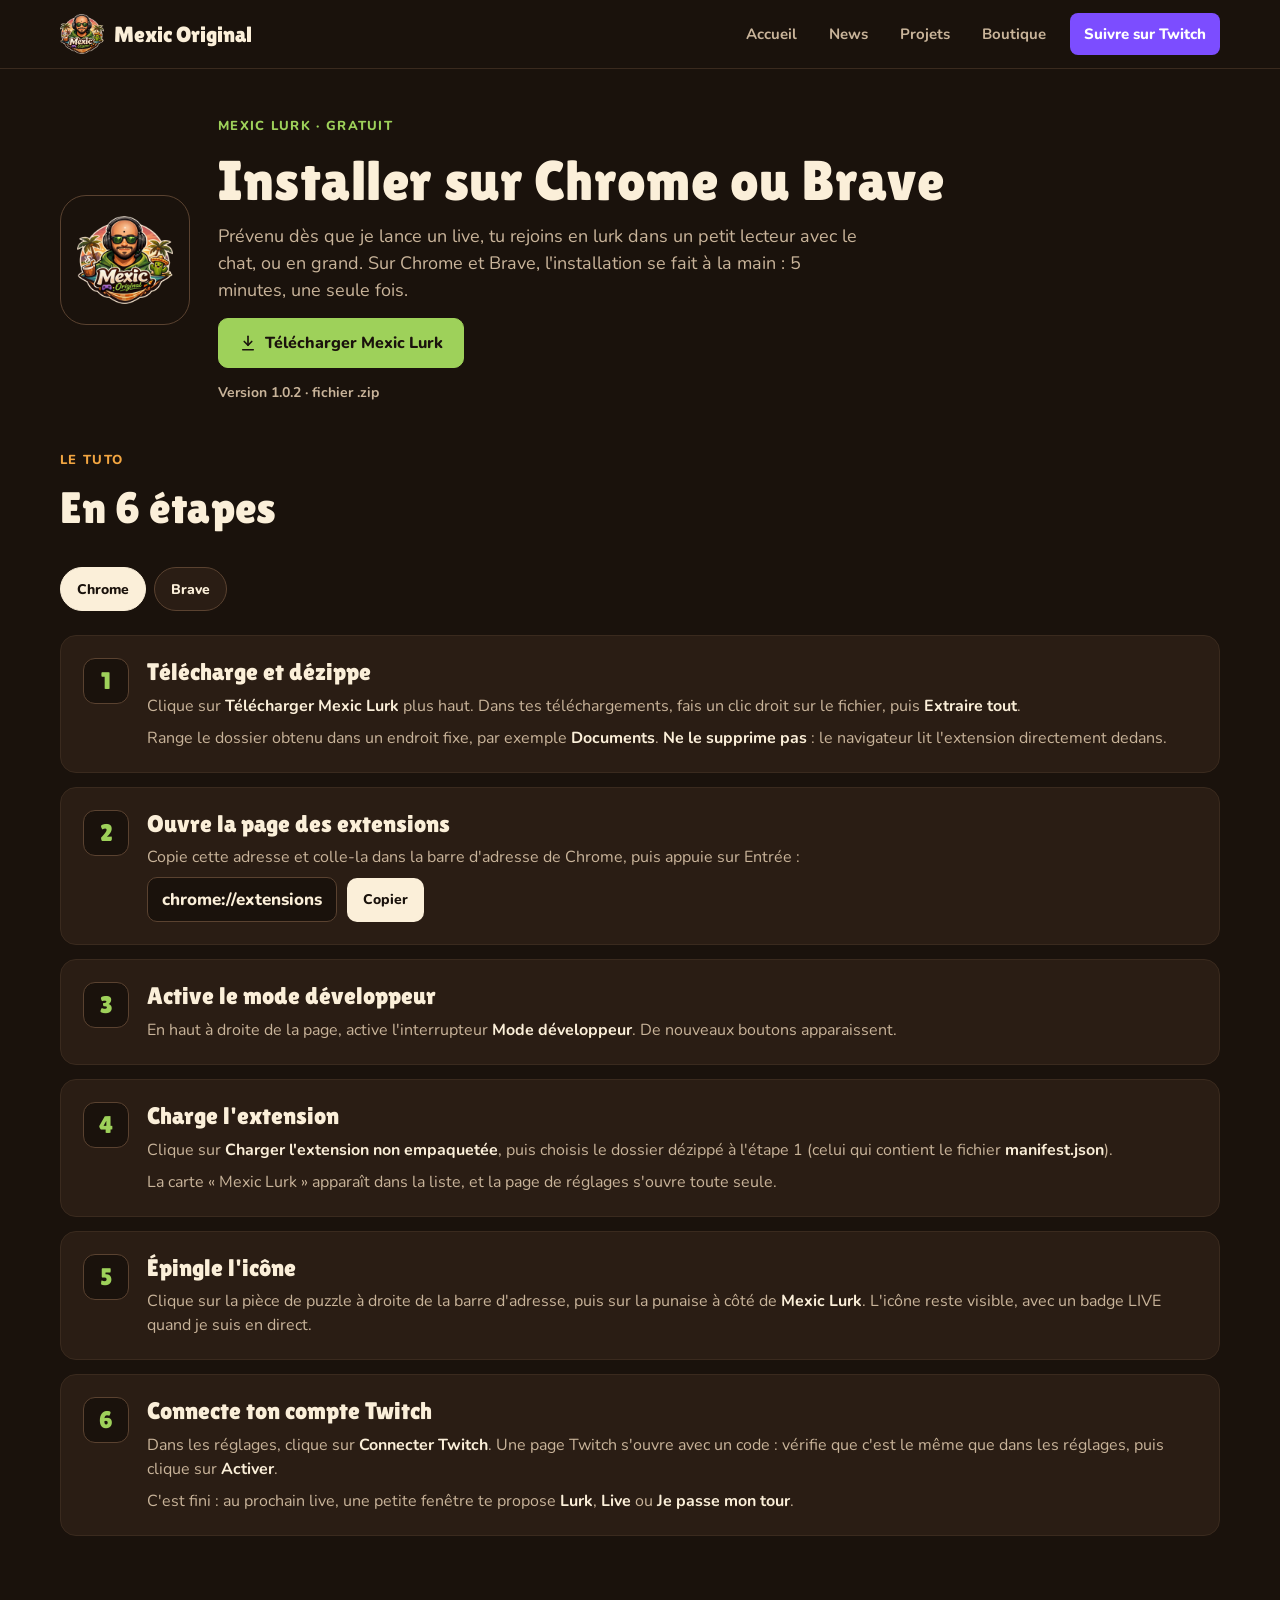
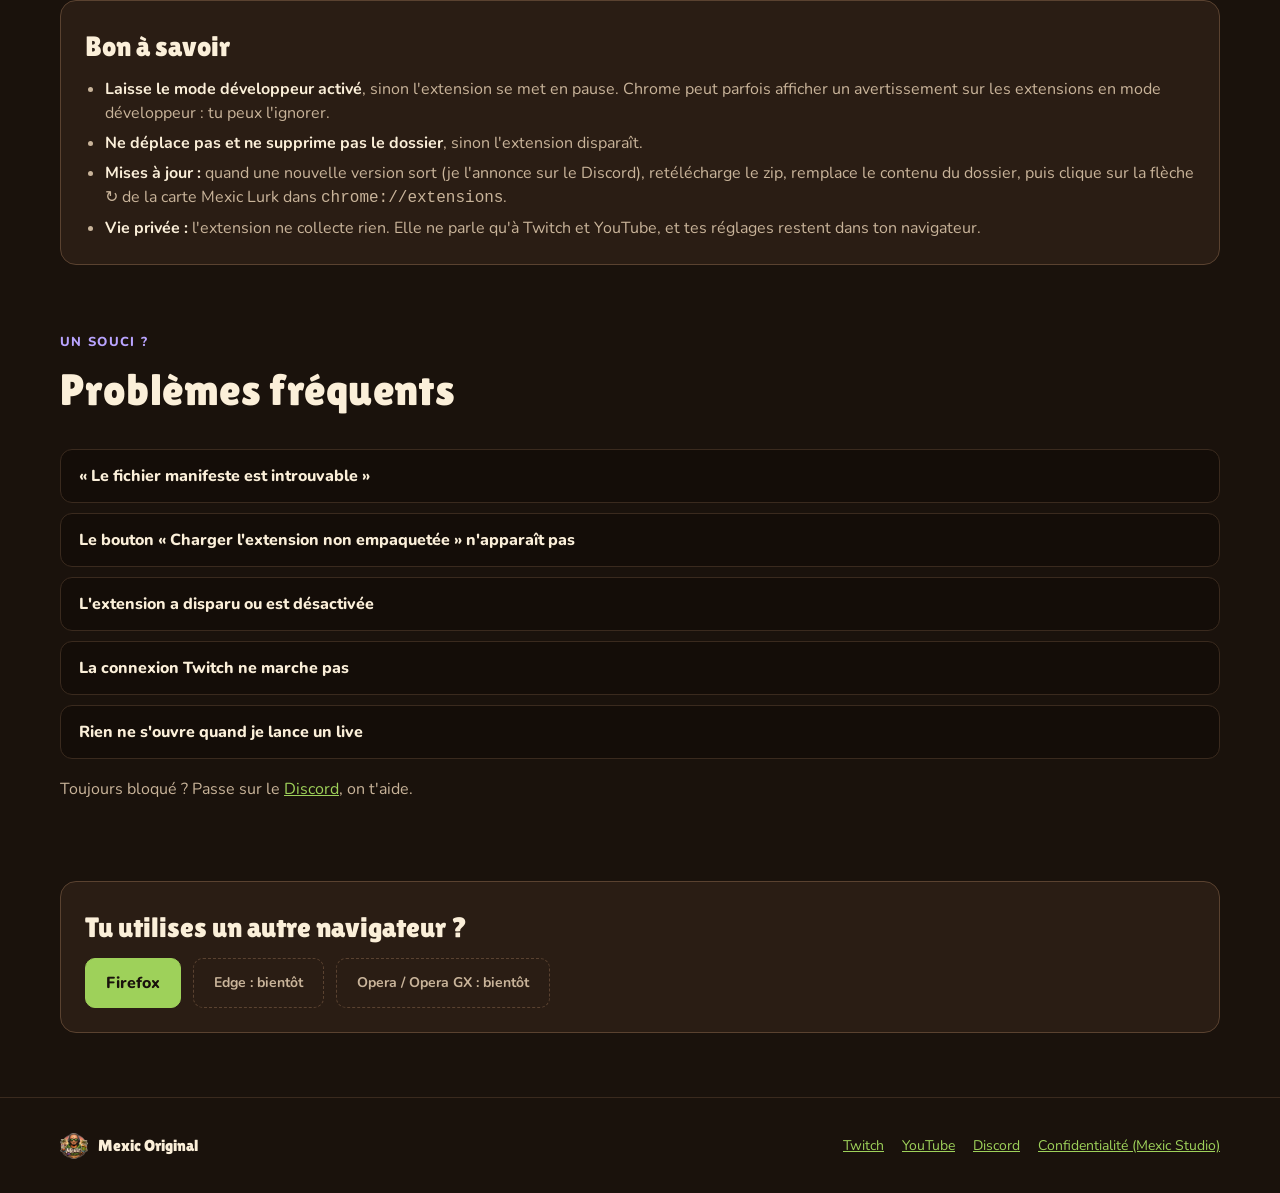
==== lurk-chrome.html @ 7d4b4b48 "Add files via upload" ====
<!doctype html>
<html lang="fr">
<head>
<meta charset="utf-8">
<meta name="viewport" content="width=device-width, initial-scale=1">
<title>Mexic Lurk sur Chrome et Brave – Mexic Original</title>
<meta name="description" content="Installer l'extension Mexic Lurk sur Chrome ou Brave en quelques clics : prévenu quand Mexic lance un live, lurk en petit avec le chat.">
<meta property="og:title" content="Mexic Lurk sur Chrome et Brave">
<meta property="og:description" content="Le tuto pour installer Mexic Lurk sur Chrome ou Brave.">
<meta property="og:image" content="https://mexic-o.github.io/logo.png">
<meta property="og:url" content="https://mexic-o.github.io/lurk-chrome.html">
<meta name="theme-color" content="#1a120c">
<link rel="icon" href="logo.png">
<link rel="preconnect" href="https://fonts.googleapis.com">
<link rel="preconnect" href="https://fonts.gstatic.com" crossorigin>
<link rel="stylesheet" href="https://fonts.googleapis.com/css2?family=Lilita+One&family=Nunito:wght@400;600;700;800&display=swap">
<link rel="stylesheet" href="style.css">
<style>
  .lurk-hero{display:flex;flex-wrap:wrap;align-items:center;gap:28px;padding-top:48px;padding-bottom:12px}
  .lurk-hero .icon{width:130px;height:130px;border-radius:26px}
  .lurk-hero .icon img{width:96px;height:96px}
  .lurk-hero .txt{flex:999 1 420px;min-width:0;display:flex;flex-direction:column;gap:14px}
  .lurk-hero h1{margin:0;font-size:clamp(36px,6vw,56px);line-height:1.05}
  .lurk-hero p{margin:0;font-size:18px;color:var(--muted);max-width:640px}
  .version{font-size:14px;color:var(--muted);font-weight:700}
  .steps{list-style:none;margin:0;padding:0;display:flex;flex-direction:column;gap:14px;counter-reset:step}
  .step{counter-increment:step;display:flex;gap:18px;align-items:flex-start;border-radius:16px;background:var(--card);border:1px solid var(--line);padding:22px}
  .step::before{content:counter(step);flex-shrink:0;width:44px;height:44px;border-radius:12px;display:flex;align-items:center;justify-content:center;font-family:'Lilita One',sans-serif;font-size:24px;background:var(--bg);border:1px solid var(--line2);color:var(--green)}
  .step .c{flex:1 1 auto;min-width:0;display:flex;flex-direction:column;gap:8px}
  .step h3{margin:0;font-family:'Lilita One',sans-serif;font-weight:400;font-size:24px;line-height:1.15}
  .step p{margin:0;font-size:16px;color:var(--muted)}
  .step p b{color:var(--txt)}
  .copy{display:flex;flex-wrap:wrap;align-items:center;gap:10px}
  .copy code{font:800 17px 'Nunito',sans-serif;padding:10px 14px;border-radius:10px;background:var(--bg);border:1px solid var(--line2);color:var(--txt);word-break:break-all}
  .copy button{min-height:44px;padding:0 16px;border-radius:10px;font:800 14px 'Nunito',sans-serif;cursor:pointer;background:var(--txt);color:var(--bg);border:0}
  .copy button:hover{opacity:.9}
  .note{border-radius:16px;background:var(--card);border:1px solid var(--line2);padding:24px;display:flex;flex-direction:column;gap:10px}
  .note h2{margin:0;font-family:'Lilita One',sans-serif;font-weight:400;font-size:28px}
  .note ul{margin:0;padding-left:20px;color:var(--muted);display:flex;flex-direction:column;gap:6px}
  .note li b{color:var(--txt)}
  details{border-radius:12px;background:var(--bg2,var(--card));border:1px solid var(--line);padding:0 18px}
  details summary{cursor:pointer;font-weight:800;min-height:52px;display:flex;align-items:center}
  details p{margin:0 0 16px;color:var(--muted)}
  .faq{display:flex;flex-direction:column;gap:10px}
  .other{display:flex;flex-wrap:wrap;gap:12px}
  button:focus-visible,a:focus-visible{outline:2px solid var(--green);outline-offset:2px}
</style>
</head>
<body>

<header>
<div class="wrap bar">
<a class="brand" href="./"><img src="logo.png" alt=""><span>Mexic Original</span></a>
<nav class="main" aria-label="Navigation principale">
<a href="./">Accueil</a>
<a href="news.html">News</a>
<a href="./#projets">Projets</a>
<a href="./#boutique">Boutique</a>
<a class="cta" href="https://www.twitch.tv/mexic_original">Suivre sur Twitch</a>
</nav>
</div>
</header>

<main>
<div class="wrap lurk-hero">
<div class="icon"><img src="logo.png" alt="Logo Mexic Lurk"></div>
<div class="txt">
<span class="kicker" style="color:var(--green)">Mexic Lurk · Gratuit</span>
<h1 class="display">Installer sur Chrome ou Brave</h1>
<p>Prévenu dès que je lance un live, tu rejoins en lurk dans un petit lecteur avec le chat, ou en grand. Sur Chrome et Brave, l'installation se fait à la main : 5 minutes, une seule fois.</p>
<div class="btns">
<a class="btn green" href="mexic-lurk-chrome.zip" download>
<svg viewBox="0 0 24 24" fill="none" stroke="currentColor" stroke-width="2.2" stroke-linecap="round" stroke-linejoin="round" aria-hidden="true"><path d="M12 3v12"/><polyline points="7 10 12 15 17 10"/><path d="M5 21h14"/></svg>
Télécharger Mexic Lurk</a>
</div>
<span class="version">Version 1.0.2 · fichier .zip</span>
</div>
</div>

<section class="wrap" style="padding-top:32px">
<div class="head"><div><span class="kicker" style="color:var(--orange)">Le tuto</span><h2 class="display">En 6 étapes</h2></div></div>

<div class="filters" role="group" aria-label="Ton navigateur">
<button type="button" data-browser="chrome" aria-pressed="true">Chrome</button>
<button type="button" data-browser="brave" aria-pressed="false">Brave</button>
</div>

<ol class="steps">
<li class="step"><div class="c">
<h3>Télécharge et dézippe</h3>
<p>Clique sur <b>Télécharger Mexic Lurk</b> plus haut. Dans tes téléchargements, fais un clic droit sur le fichier, puis <b>Extraire tout</b>.</p>
<p>Range le dossier obtenu dans un endroit fixe, par exemple <b>Documents</b>. <b>Ne le supprime pas</b> : le navigateur lit l'extension directement dedans.</p>
</div></li>

<li class="step"><div class="c">
<h3>Ouvre la page des extensions</h3>
<p>Copie cette adresse et colle-la dans la barre d'adresse de <span class="bname">Chrome</span>, puis appuie sur Entrée :</p>
<div class="copy"><code id="ext-url">chrome://extensions</code><button type="button" id="copy-btn">Copier</button></div>
</div></li>

<li class="step"><div class="c">
<h3>Active le mode développeur</h3>
<p>En haut à droite de la page, active l'interrupteur <b>Mode développeur</b>. De nouveaux boutons apparaissent.</p>
</div></li>

<li class="step"><div class="c">
<h3>Charge l'extension</h3>
<p>Clique sur <b>Charger l'extension non empaquetée</b>, puis choisis le dossier dézippé à l'étape 1 (celui qui contient le fichier <b>manifest.json</b>).</p>
<p>La carte « Mexic Lurk » apparaît dans la liste, et la page de réglages s'ouvre toute seule.</p>
</div></li>

<li class="step"><div class="c">
<h3>Épingle l'icône</h3>
<p>Clique sur la pièce de puzzle à droite de la barre d'adresse, puis sur la punaise à côté de <b>Mexic Lurk</b>. L'icône reste visible, avec un badge LIVE quand je suis en direct.</p>
</div></li>

<li class="step"><div class="c">
<h3>Connecte ton compte Twitch</h3>
<p>Dans les réglages, clique sur <b>Connecter Twitch</b>. Une page Twitch s'ouvre avec un code : vérifie que c'est le même que dans les réglages, puis clique sur <b>Activer</b>.</p>
<p>C'est fini : au prochain live, une petite fenêtre te propose <b>Lurk</b>, <b>Live</b> ou <b>Je passe mon tour</b>.</p>
</div></li>
</ol>
</section>

<section class="wrap" style="padding-top:0">
<div class="note">
<h2>Bon à savoir</h2>
<ul>
<li><b>Laisse le mode développeur activé</b>, sinon l'extension se met en pause. <span class="bname">Chrome</span> peut parfois afficher un avertissement sur les extensions en mode développeur : tu peux l'ignorer.</li>
<li><b>Ne déplace pas et ne supprime pas le dossier</b>, sinon l'extension disparaît.</li>
<li><b>Mises à jour :</b> quand une nouvelle version sort (je l'annonce sur le Discord), retélécharge le zip, remplace le contenu du dossier, puis clique sur la flèche ↻ de la carte Mexic Lurk dans <code>chrome://extensions</code>.</li>
<li><b>Vie privée :</b> l'extension ne collecte rien. Elle ne parle qu'à Twitch et YouTube, et tes réglages restent dans ton navigateur.</li>
</ul>
</div>
</section>

<section class="wrap" style="padding-top:0">
<div class="head"><div><span class="kicker" style="color:var(--violet)">Un souci ?</span><h2 class="display">Problèmes fréquents</h2></div></div>
<div class="faq">
<details><summary>« Le fichier manifeste est introuvable »</summary>
<p>Tu as choisi le mauvais dossier. Ouvre le dossier dézippé : s'il contient un autre dossier, choisis celui de l'intérieur, celui où tu vois <b>manifest.json</b>.</p></details>
<details><summary>Le bouton « Charger l'extension non empaquetée » n'apparaît pas</summary>
<p>Le mode développeur n'est pas activé : c'est l'interrupteur en haut à droite de la page des extensions.</p></details>
<details><summary>L'extension a disparu ou est désactivée</summary>
<p>Le dossier a été déplacé ou supprimé, ou le mode développeur a été désactivé. Remets le dossier en place (ou retélécharge-le) et refais l'étape 4.</p></details>
<details><summary>La connexion Twitch ne marche pas</summary>
<p>Le code expire au bout de quelques minutes. Clique à nouveau sur <b>Connecter Twitch</b> et valide plus vite sur la page Twitch, en restant connecté au bon compte.</p></details>
<details><summary>Rien ne s'ouvre quand je lance un live</summary>
<p>Vérifie dans les réglages que tu es bien connecté, que l'alerte est sur « Fenêtre » et que tu n'es pas dans tes heures calmes. Il peut y avoir jusqu'à une minute de délai.</p></details>
</div>
<p style="color:var(--muted);margin-top:18px">Toujours bloqué ? Passe sur le <a href="https://discord.gg/3bke4ABKT4">Discord</a>, on t'aide.</p>
</section>

<section class="wrap" style="padding-top:0">
<div class="note">
<h2>Tu utilises un autre navigateur ?</h2>
<div class="other">
<a class="btn green" href="https://addons.mozilla.org/fr/firefox/addon/mexic-lurk/">Firefox</a>
<span class="btn soon">Edge : bientôt</span>
<span class="btn soon">Opera / Opera GX : bientôt</span>
</div>
</div>
</section>
</main>

<footer>
<div class="wrap">
<a class="brand" href="./"><img src="logo.png" alt=""><span>Mexic Original</span></a>
<nav aria-label="Liens du pied de page">
<a href="https://www.twitch.tv/mexic_original">Twitch</a>
<a href="https://www.youtube.com/channel/UCFZEpBjo4Y7z1FBI_n8s4Jg">YouTube</a>
<a href="https://discord.gg/3bke4ABKT4">Discord</a>
<a href="confidentialite.html">Confidentialité (Mexic Studio)</a>
</nav>
</div>
</footer>

<script>
(function () {
  var names = { chrome: "Chrome", brave: "Brave" };
  var current = "chrome";
  try { if (navigator.brave) current = "brave"; } catch (e) {}
  function apply(b) {
    current = b;
    document.getElementById("ext-url").textContent = b + "://extensions";
    document.querySelectorAll(".bname").forEach(function (el) { el.textContent = names[b]; });
    document.querySelectorAll(".note code").forEach(function (el) { el.textContent = b + "://extensions"; });
    document.querySelectorAll("[data-browser]").forEach(function (btn) {
      btn.setAttribute("aria-pressed", btn.getAttribute("data-browser") === b ? "true" : "false");
    });
  }
  document.querySelectorAll("[data-browser]").forEach(function (btn) {
    btn.addEventListener("click", function () { apply(btn.getAttribute("data-browser")); });
  });
  document.getElementById("copy-btn").addEventListener("click", function () {
    var btn = this, text = current + "://extensions";
    function done() { btn.textContent = "Copié !"; setTimeout(function () { btn.textContent = "Copier"; }, 1500); }
    if (navigator.clipboard) navigator.clipboard.writeText(text).then(done, done); else done();
  });
  apply(current);
})();
</script>
</body>
</html>
---- style.css ----
:root{--bg:#1a120c;--bg2:#140d08;--card:#2a1d14;--line:#3a2a1e;--line2:#5a4230;--txt:#fbefd9;--muted:#c9b49a;--ph:#b09a80;--twitch:#7c4dff;--green:#9ed15a;--orange:#f2a541;--violet:#b9a4ff;--red:#d42a3e}
[hidden]{display:none!important}
*{box-sizing:border-box;font-synthesis:none}
html{scroll-behavior:smooth}
body{margin:0;background:var(--bg);color:var(--txt);font:16px/1.5 'Nunito',sans-serif}
a{color:var(--green)}a:hover{color:var(--txt)}
img{max-width:100%}
.wrap{max-width:1200px;margin:0 auto;padding:0 20px}
.display{font-family:'Lilita One',sans-serif;font-weight:400;letter-spacing:.01em}
.kicker{font-size:13px;font-weight:800;letter-spacing:.1em;text-transform:uppercase}

/* header */
header{border-bottom:1px solid var(--line)}
.bar{display:flex;flex-wrap:wrap;align-items:center;justify-content:space-between;gap:10px;padding-top:12px;padding-bottom:12px}
.brand{display:flex;align-items:center;gap:10px;color:var(--txt);text-decoration:none;min-height:44px}
.brand img{width:44px;height:44px;object-fit:contain}
.brand span{font-family:'Lilita One',sans-serif;font-size:22px}
nav.main{display:flex;flex-wrap:wrap;align-items:center;gap:4px}
nav.main a{padding:10px 14px;border-radius:8px;color:var(--muted);text-decoration:none;font-weight:700;font-size:15px}
nav.main a[aria-current=page]{color:var(--txt);background:var(--card)}
nav.main a:hover{color:var(--txt)}
nav.main a.cta{background:var(--twitch);color:#fff;font-weight:800;margin-left:6px}

/* buttons */
.btns{display:flex;flex-wrap:wrap;gap:12px}
.btn{display:inline-flex;align-items:center;gap:8px;min-height:50px;padding:0 20px;border-radius:10px;text-decoration:none;font-weight:800;font-size:16px;background:var(--card);border:1px solid var(--line2);color:var(--txt)}
.btn:hover{color:var(--txt);border-color:var(--muted)}
.btn svg{width:18px;height:18px;flex-shrink:0}
.btn.twitch{background:var(--twitch);border-color:var(--twitch);color:#fff}
.btn.green{background:var(--green);border-color:var(--green);color:var(--bg)}
.btn.orange{background:var(--orange);border-color:var(--orange);color:var(--bg)}
.btn.soon{border-style:dashed;color:var(--muted);font-weight:700;font-size:14px;cursor:default}

/* hero */
.hero{display:flex;flex-wrap:wrap;align-items:center;gap:40px;padding-top:56px;padding-bottom:44px}
.hero-txt{flex:999 1 480px;min-width:0;display:flex;flex-direction:column;gap:18px}
.hero h1{margin:0;font-size:clamp(44px,8vw,72px);line-height:1}
.hero p{margin:0;font-size:19px;color:var(--muted);max-width:560px}
.player{flex:1 1 400px;min-width:0;aspect-ratio:16/9;border-radius:16px;overflow:hidden;background:var(--card);border:1px solid var(--line)}
.player iframe{width:100%;height:100%;border:0;display:block}

/* planning */
.grid{display:grid;gap:14px;grid-template-columns:repeat(auto-fit,minmax(min(100%,230px),1fr))}
.slot{padding:18px 20px;border-radius:12px;background:var(--card);border:1px solid var(--line);display:flex;flex-direction:column;gap:4px}
.slot b{font-family:'Lilita One',sans-serif;font-weight:400;font-size:22px}
.slot span:last-child{font-size:14px;color:var(--muted)}

section,section.wrap{padding-top:64px;padding-bottom:64px}
.band{background:var(--bg2);border-top:1px solid var(--line);border-bottom:1px solid var(--line)}
.head{display:flex;flex-wrap:wrap;align-items:flex-end;justify-content:space-between;gap:12px;margin-bottom:26px}
.head h2{margin:4px 0 0;font-size:clamp(32px,5vw,44px)}
.more{font-weight:800;min-height:44px;display:flex;align-items:center}

/* news cards */
.cards{display:grid;gap:18px;grid-template-columns:repeat(auto-fit,minmax(min(100%,300px),1fr))}
.card{border-radius:14px;background:var(--card);border:1px solid var(--line);overflow:hidden;display:flex;flex-direction:column}
.card .img{aspect-ratio:16/9;background:var(--line);object-fit:cover;width:100%;display:block}
.card .body{padding:20px;display:flex;flex-direction:column;gap:10px}
.card h3{margin:0;font-family:'Lilita One',sans-serif;font-weight:400;font-size:24px;line-height:1.15}
.card p{margin:0;font-size:15px;color:var(--muted)}
.tags{display:flex;flex-wrap:wrap;gap:8px;align-items:center}
.tag{font-size:12px;font-weight:800;padding:3px 8px;border-radius:6px;color:var(--bg);background:var(--txt)}
.tag.resultats{background:var(--green)}.tag.mercato{background:var(--orange)}.tag.maj{background:var(--violet)}.tag.fr{background:var(--txt)}.tag.t{background:var(--line);color:var(--txt)}
.date{font-size:13px;color:var(--muted)}
.maps{display:flex;flex-wrap:wrap;gap:8px}
.maps span{font-size:14px;font-weight:700;padding:6px 10px;border-radius:8px;background:var(--bg);border:1px solid var(--line)}
.empty{padding:28px;border-radius:14px;border:1px dashed var(--line2);color:var(--muted);font-size:16px}

/* projects */
.projects{display:grid;gap:18px;grid-template-columns:repeat(auto-fit,minmax(min(100%,360px),1fr))}
.project{border-radius:16px;background:var(--card);border:1px solid var(--line);padding:26px;display:flex;flex-wrap:wrap;gap:22px;align-items:center}
.icon{width:110px;height:110px;border-radius:22px;background:var(--bg);border:1px solid var(--line2);display:flex;align-items:center;justify-content:center;flex-shrink:0;color:var(--muted)}
.icon img{width:78px;height:78px;object-fit:contain}
.icon svg{width:52px;height:52px}
.project .txt{flex:1 1 220px;min-width:0;display:flex;flex-direction:column;gap:10px}
.project h3{margin:0;font-family:'Lilita One',sans-serif;font-weight:400;font-size:28px;display:flex;flex-wrap:wrap;align-items:center;gap:10px}
.project p{margin:0;font-size:15px;color:var(--muted)}
.pill{font-family:'Nunito',sans-serif;font-size:12px;font-weight:800;padding:3px 8px;border-radius:6px;background:#172119;color:#a7e3b4}
.pill.o{background:var(--line);color:#f5d9b0}
.shop{border-radius:20px;background:var(--card);border:1px solid var(--line2);padding:36px;display:flex;flex-direction:column;gap:14px}
.shop h2{margin:0;font-size:clamp(32px,5vw,44px);line-height:1.05}
.shop p{margin:0;font-size:17px;color:var(--muted);max-width:600px}

/* news page */
.filters{display:flex;flex-wrap:wrap;gap:8px;margin-bottom:24px}
.filters button{min-height:44px;padding:0 16px;border-radius:999px;font:800 14px 'Nunito',sans-serif;cursor:pointer;background:var(--card);color:var(--txt);border:1px solid var(--line2)}
.filters button[aria-pressed=true]{background:var(--txt);color:var(--bg);border-color:var(--txt)}
.cols{display:flex;flex-wrap:wrap;gap:28px;align-items:flex-start}
.cols .main-col{flex:999 1 560px;min-width:0;display:flex;flex-direction:column;gap:16px}
.cols aside{flex:1 1 300px;min-width:0;display:flex;flex-direction:column;gap:16px}
.box{border-radius:16px;background:var(--card);border:1px solid var(--line);padding:22px;display:flex;flex-direction:column;gap:12px}
.box h2{margin:0;font-family:'Lilita One',sans-serif;font-weight:400;font-size:26px}
.row{display:flex;align-items:center;justify-content:space-between;gap:10px;padding:12px;border-radius:10px;background:var(--bg)}
.row b{font-size:15px}.row span{font-size:14px;color:var(--muted);font-weight:700;white-space:nowrap}
.day{font-size:12px;font-weight:800;color:var(--green);letter-spacing:.08em;text-transform:uppercase;margin-top:4px}

footer{border-top:1px solid var(--line)}
footer .wrap{display:flex;flex-wrap:wrap;align-items:center;justify-content:space-between;gap:14px;padding-top:26px;padding-bottom:26px;font-size:14px;color:var(--muted)}
footer nav{display:flex;flex-wrap:wrap;gap:18px}
footer .brand img{width:28px;height:28px}
footer .brand span{font-size:16px}
@media (max-width:560px){nav.main a.cta{margin-left:0}.shop{padding:24px}.project{padding:20px}}
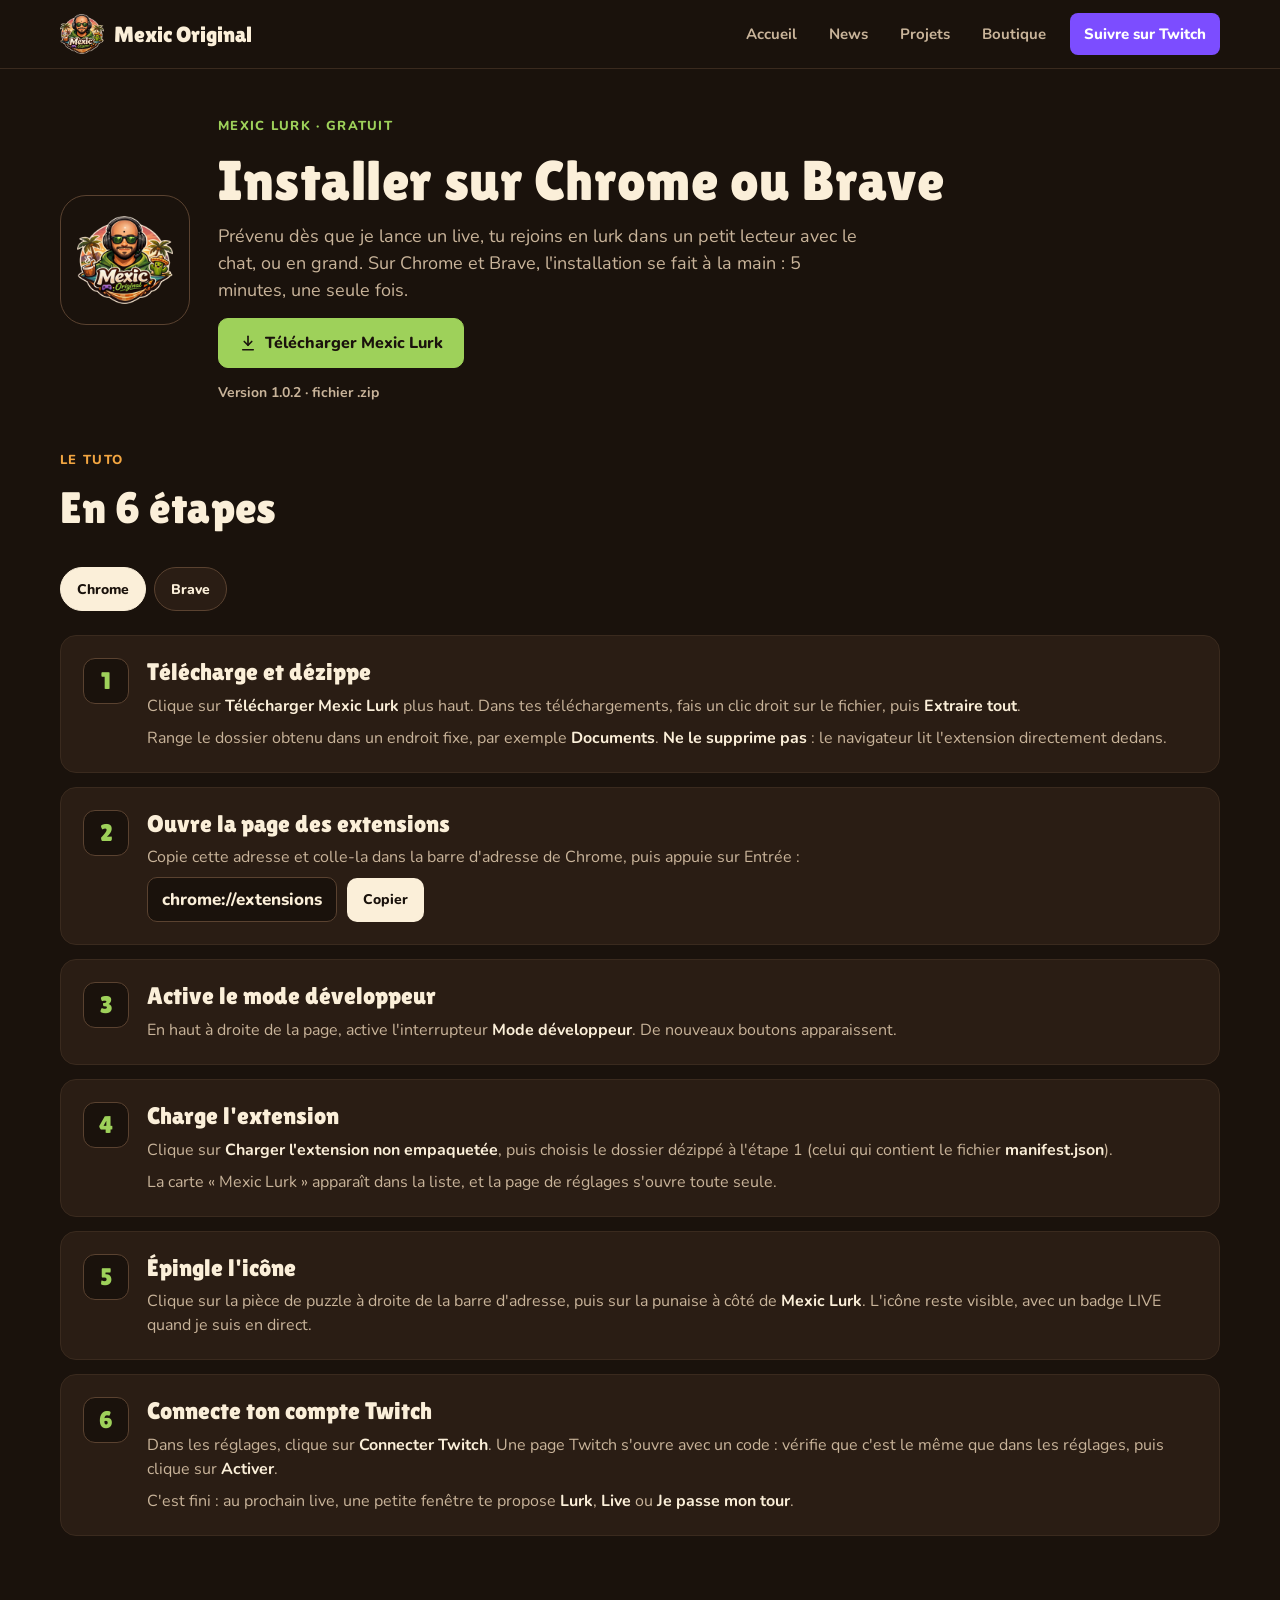
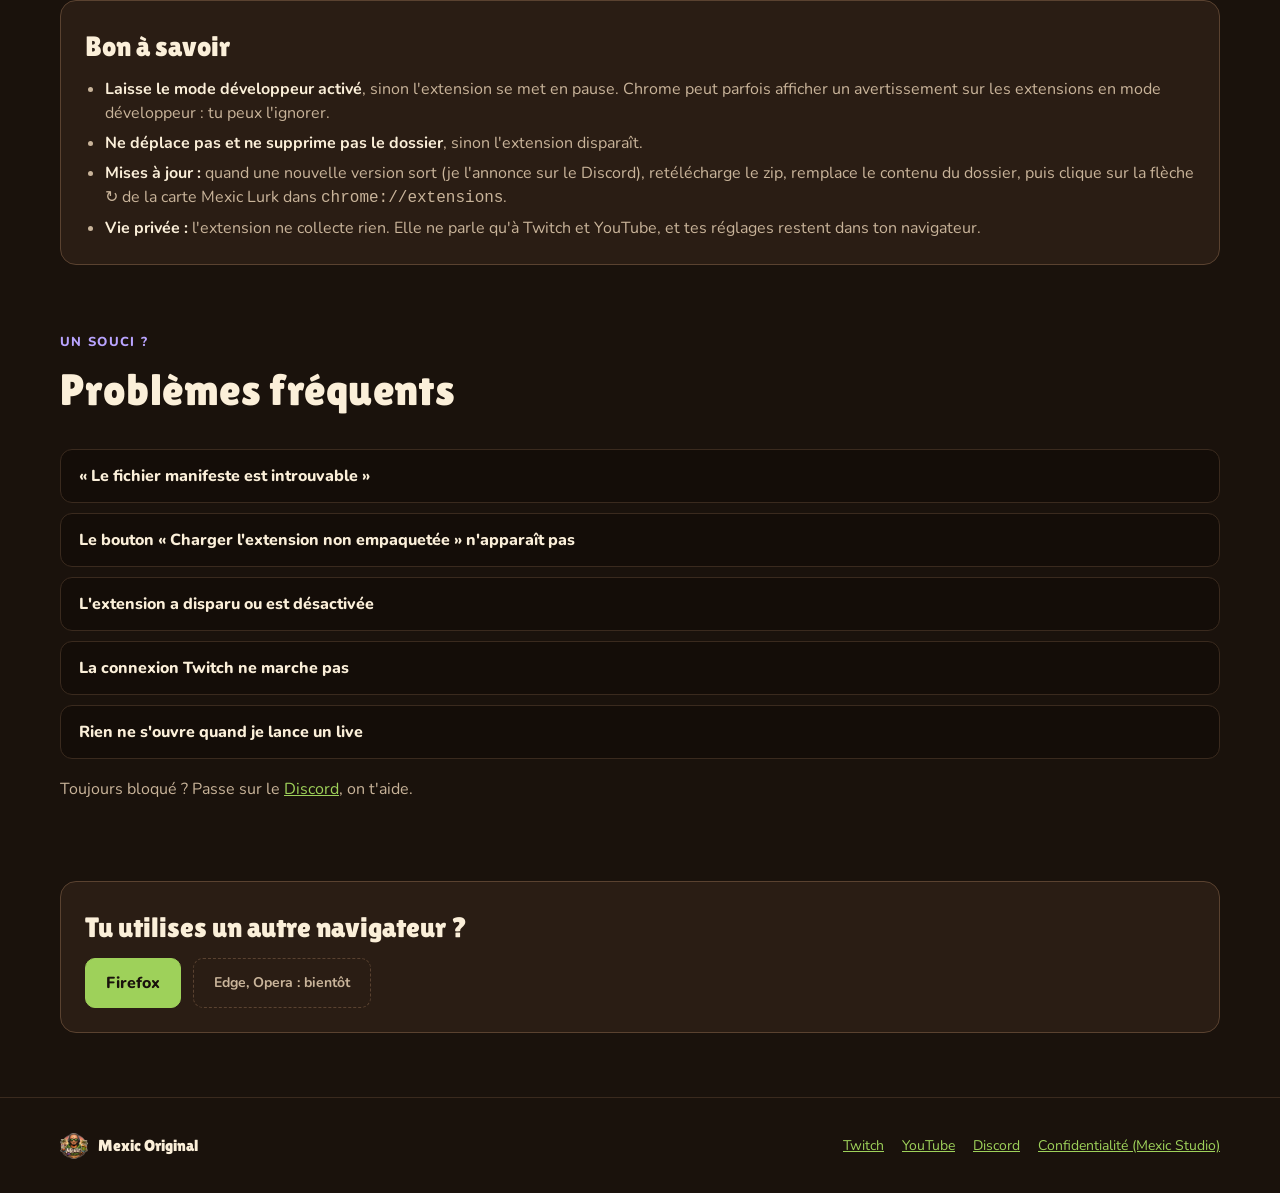
==== commit 023ef8be: "Add files via upload" ====
--- a/lurk-chrome.html
+++ b/lurk-chrome.html
@@ -56,7 +56,7 @@
 <a href="news.html">News</a>
 <a href="./#projets">Projets</a>
 <a href="./#boutique">Boutique</a>
-<a class="cta" href="https://www.twitch.tv/mexic_original">Suivre sur Twitch</a>
+<a class="cta" data-lien="twitch" href="https://www.twitch.tv/mexic_original">Suivre sur Twitch</a>
 </nav>
 </div>
 </header>
@@ -73,7 +73,7 @@
 <svg viewBox="0 0 24 24" fill="none" stroke="currentColor" stroke-width="2.2" stroke-linecap="round" stroke-linejoin="round" aria-hidden="true"><path d="M12 3v12"/><polyline points="7 10 12 15 17 10"/><path d="M5 21h14"/></svg>
 Télécharger Mexic Lurk</a>
 </div>
-<span class="version">Version 1.0.2 · fichier .zip</span>
+<span class="version" id="lurk-version">Version 1.0.2 · fichier .zip</span>
 </div>
 </div>
 
@@ -148,13 +148,13 @@
 <details><summary>Rien ne s'ouvre quand je lance un live</summary>
 <p>Vérifie dans les réglages que tu es bien connecté, que l'alerte est sur « Fenêtre » et que tu n'es pas dans tes heures calmes. Il peut y avoir jusqu'à une minute de délai.</p></details>
 </div>
-<p style="color:var(--muted);margin-top:18px">Toujours bloqué ? Passe sur le <a href="https://discord.gg/3bke4ABKT4">Discord</a>, on t'aide.</p>
+<p style="color:var(--muted);margin-top:18px">Toujours bloqué ? Passe sur le <a data-lien="discord" href="https://discord.gg/3bke4ABKT4">Discord</a>, on t'aide.</p>
 </section>
 
 <section class="wrap" style="padding-top:0">
 <div class="note">
 <h2>Tu utilises un autre navigateur ?</h2>
-<div class="other">
+<div class="other" id="lurk-autres">
 <a class="btn green" href="https://addons.mozilla.org/fr/firefox/addon/mexic-lurk/">Firefox</a>
 <span class="btn soon">Edge : bientôt</span>
 <span class="btn soon">Opera / Opera GX : bientôt</span>
@@ -167,14 +167,15 @@
 <div class="wrap">
 <a class="brand" href="./"><img src="logo.png" alt=""><span>Mexic Original</span></a>
 <nav aria-label="Liens du pied de page">
-<a href="https://www.twitch.tv/mexic_original">Twitch</a>
-<a href="https://www.youtube.com/channel/UCFZEpBjo4Y7z1FBI_n8s4Jg">YouTube</a>
-<a href="https://discord.gg/3bke4ABKT4">Discord</a>
+<a data-lien="twitch" href="https://www.twitch.tv/mexic_original">Twitch</a>
+<a data-lien="youtube" href="https://www.youtube.com/channel/UCFZEpBjo4Y7z1FBI_n8s4Jg">YouTube</a>
+<a data-lien="discord" href="https://discord.gg/3bke4ABKT4">Discord</a>
 <a href="confidentialite.html">Confidentialité (Mexic Studio)</a>
 </nav>
 </div>
 </footer>
 
+<script src="site.js"></script>
 <script>
 (function () {
   var names = { chrome: "Chrome", brave: "Brave" };
